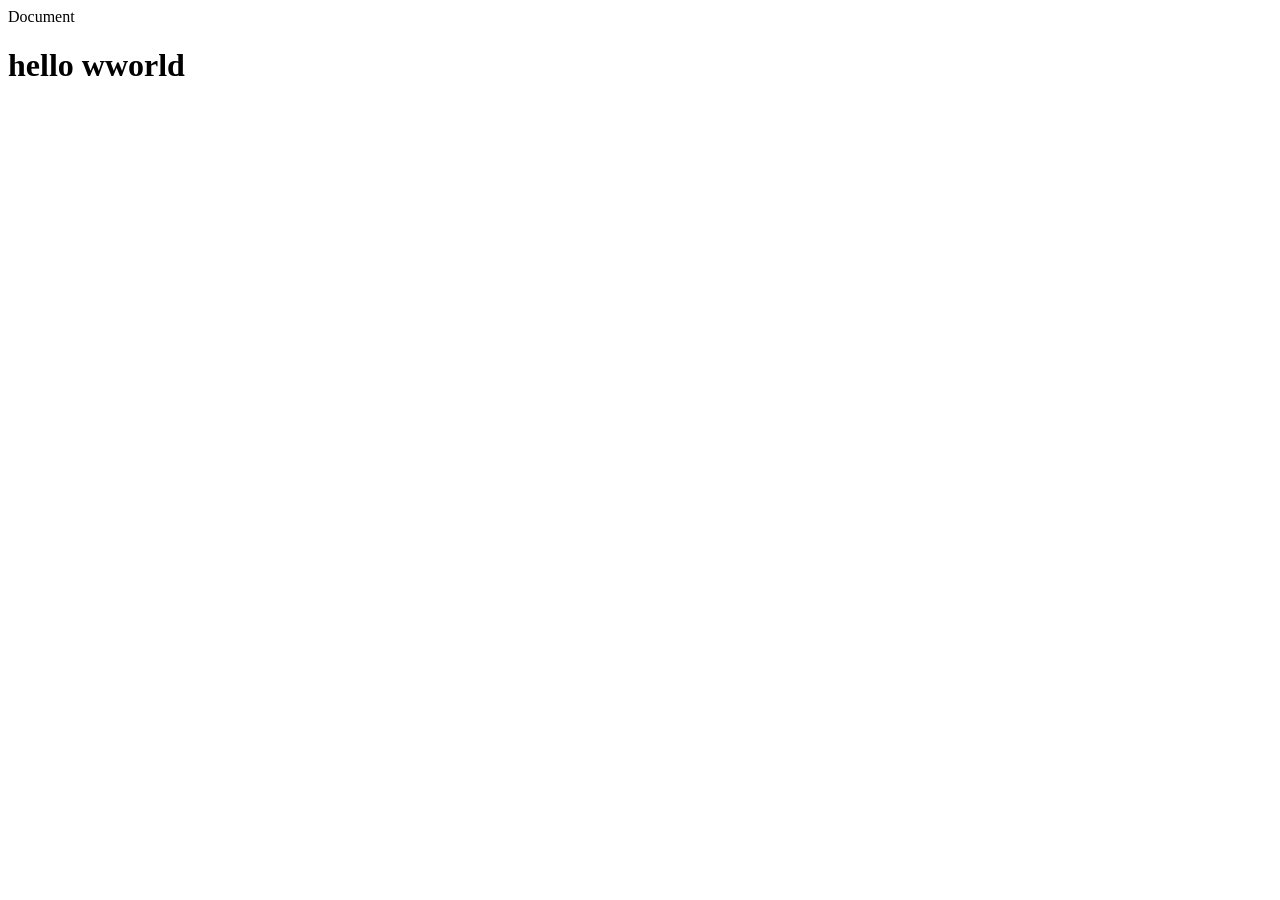
==== index.html @ 8a185291 "hello world" ====
<!DOCTYPE html>
<html lang="en">
    <head>
        <meta charset="UTF-8">
        <meta name="viewport" cont 
        <title>Document</title>
    </head>
    <body>
        <h1>hello wworld</h1>
    </body>
</html>
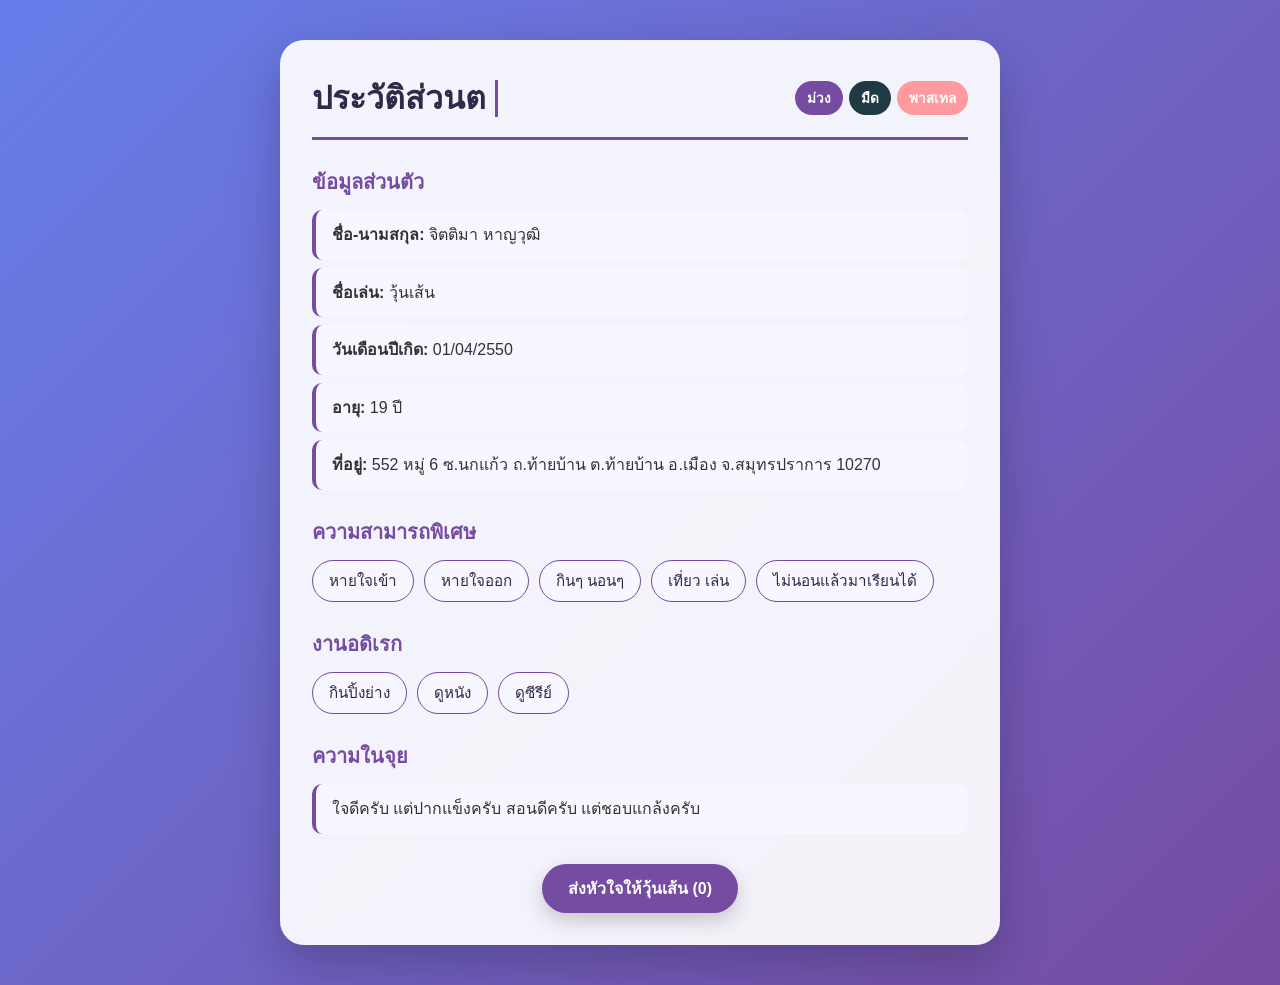
==== commit 08aafcb6: "" ====
--- a/index.html
+++ b/index.html
@@ -1,11 +1,70 @@
+
 <!DOCTYPE html>
-<html lang="en">
-    <head>
-        <meta charset="UTF-8">
-        <meta name="viewport" cont 
-        <title>Document</title>
-    </head>
-    <body>
-        <h1>hello wworld</h1>
-    </body>
-</html>+<html lang="th">
+<head>
+  <meta charset="UTF-8">
+  <meta name="viewport" content="width=device-width, initial-scale=1.0">
+  <title>ประวัติส่วนตัว | วุ้นเส้น</title>
+
+  <!-- เชื่อมต่อไฟล์ CSS -->
+  <link rel="stylesheet" href="style.css">
+</head>
+<body>
+
+  <!-- ฟองอากาศพื้นหลัง -->
+  <div class="bubbles">
+    <span></span><span></span><span></span>
+    <span></span><span></span>
+  </div>
+
+  <div class="container">
+    <div class="top-bar">
+      <h1>
+        <span id="typing-title"></span>
+        <span class="cursor">&nbsp;</span>
+      </h1>
+
+      <div class="theme-buttons">
+        <button class="theme-btn btn-purple" onclick="setTheme('')">ม่วง</button>
+        <button class="theme-btn btn-dark" onclick="setTheme('dark-theme')">มืด</button>
+        <button class="theme-btn btn-pastel" onclick="setTheme('pastel-theme')">พาสเทล</button>
+      </div>
+    </div>
+
+    <h2>ข้อมูลส่วนตัว</h2>
+    <p><strong>ชื่อ-นามสกุล:</strong> จิตติมา หาญวุฒิ</p>
+    <p><strong>ชื่อเล่น:</strong> วุ้นเส้น</p>
+    <p><strong>วันเดือนปีเกิด:</strong> 01/04/2550</p>
+    <p><strong>อายุ:</strong> 19 ปี</p>
+    <p><strong>ที่อยู่:</strong> 552 หมู่ 6 ซ.นกแก้ว ถ.ท้ายบ้าน ต.ท้ายบ้าน อ.เมือง จ.สมุทรปราการ 10270</p>
+
+    <h2>ความสามารถพิเศษ</h2>
+    <div class="tags">
+      <span class="tag">หายใจเข้า</span>
+      <span class="tag">หายใจออก</span>
+      <span class="tag">กินๆ นอนๆ</span>
+      <span class="tag">เที่ยว เล่น</span>
+      <span class="tag">ไม่นอนแล้วมาเรียนได้</span>
+    </div>
+
+    <h2>งานอดิเรก</h2>
+    <div class="tags">
+      <span class="tag">กินปิ้งย่าง</span>
+      <span class="tag">ดูหนัง</span>
+      <span class="tag">ดูซีรีย์</span>
+    </div>
+
+    <h2>ความในจุย</h2>
+    <p>ใจดีครับ แต่ปากแข็งครับ สอนดีครับ แต่ชอบแกล้งครับ</p>
+
+    <div class="footer-action">
+      <button class="like-btn" onclick="addLike()">
+        ส่งหัวใจให้วุ้นเส้น (<span id="like-count">0</span>)
+      </button>
+    </div>
+  </div>
+
+  <!-- เชื่อมต่อไฟล์ JavaScript -->
+  <script src="script.js"></script>
+</body>
+</html>
--- a/style.css
+++ b/style.css
@@ -0,0 +1,296 @@
+
+* {
+  box-sizing: border-box;
+}
+
+:root {
+  --bg-gradient: linear-gradient(135deg, #667eea 0%, #764ba2 50%, #f093fb 100%);
+  --card-bg: rgba(255, 255, 255, 0.92);
+  --text-main: #2d2a4a;
+  --text-sub: #333333;
+  --accent: #764ba2;
+  --box-bg: #f8f7ff;
+  --box-hover: #efeaff;
+}
+
+body.dark-theme {
+  --bg-gradient: linear-gradient(135deg, #0f2027 0%, #203a43 50%, #2c5364 100%);
+  --card-bg: rgba(25, 28, 41, 0.92);
+  --text-main: #f3f0ff;
+  --text-sub: #e0e0e0;
+  --accent: #a78bfa;
+  --box-bg: rgba(255, 255, 255, 0.06);
+  --box-hover: rgba(167, 139, 250, 0.18);
+}
+
+body.pastel-theme {
+  --bg-gradient: linear-gradient(135deg, #ff9a9e 0%, #fecfef 50%, #a1c4fd 100%);
+  --card-bg: rgba(255, 255, 255, 0.93);
+  --text-main: #5c2d50;
+  --text-sub: #444444;
+  --accent: #e05688;
+  --box-bg: #fff5f8;
+  --box-hover: #ffe3ec;
+}
+
+body {
+  margin: 0;
+  padding: 40px 16px;
+  min-height: 100vh;
+  font-family: "Segoe UI", Tahoma, Geneva, Verdana, sans-serif;
+  background: var(--bg-gradient);
+  background-size: 200% 200%;
+  animation: bgMove 10s ease infinite;
+  display: flex;
+  justify-content: center;
+  align-items: flex-start;
+  overflow-x: hidden;
+  position: relative;
+  transition: background 0.5s ease;
+}
+
+@keyframes bgMove {
+  0% { background-position: 0% 50%; }
+  50% { background-position: 100% 50%; }
+  100% { background-position: 0% 50%; }
+}
+
+/* ฟองอากาศพื้นหลัง */
+.bubbles {
+  position: fixed;
+  top: 0;
+  left: 0;
+  width: 100%;
+  height: 100%;
+  z-index: 0;
+  pointer-events: none;
+  overflow: hidden;
+}
+
+.bubbles span {
+  position: absolute;
+  bottom: -100px;
+  background: rgba(255, 255, 255, 0.18);
+  border-radius: 50%;
+  animation: rise 12s infinite ease-in;
+}
+
+.bubbles span:nth-child(1) {
+  width: 40px;
+  height: 40px;
+  left: 10%;
+  animation-duration: 9s;
+}
+
+.bubbles span:nth-child(2) {
+  width: 70px;
+  height: 70px;
+  left: 25%;
+  animation-duration: 13s;
+  animation-delay: 2s;
+}
+
+.bubbles span:nth-child(3) {
+  width: 30px;
+  height: 30px;
+  left: 50%;
+  animation-duration: 8s;
+  animation-delay: 1s;
+}
+
+.bubbles span:nth-child(4) {
+  width: 85px;
+  height: 85px;
+  left: 70%;
+  animation-duration: 15s;
+  animation-delay: 3s;
+}
+
+.bubbles span:nth-child(5) {
+  width: 50px;
+  height: 50px;
+  left: 88%;
+  animation-duration: 11s;
+  animation-delay: 0.5s;
+}
+
+@keyframes rise {
+  0% {
+    transform: translateY(0) scale(1);
+    opacity: 0.6;
+  }
+  100% {
+    transform: translateY(-110vh) scale(1.3);
+    opacity: 0;
+  }
+}
+
+.container {
+  position: relative;
+  z-index: 1;
+  width: 100%;
+  max-width: 720px;
+  background: var(--card-bg);
+  backdrop-filter: blur(12px);
+  border-radius: 24px;
+  padding: 32px;
+  box-shadow: 0 20px 50px rgba(0, 0, 0, 0.22);
+  animation: fadeUp 0.7s ease;
+  transition: background 0.4s ease;
+}
+
+@keyframes fadeUp {
+  from {
+    opacity: 0;
+    transform: translateY(25px);
+  }
+  to {
+    opacity: 1;
+    transform: translateY(0);
+  }
+}
+
+/* แถบปุ่มเปลี่ยนธีม */
+.top-bar {
+  display: flex;
+  justify-content: space-between;
+  align-items: center;
+  flex-wrap: wrap;
+  gap: 10px;
+  border-bottom: 3px solid var(--accent);
+  padding-bottom: 14px;
+  margin-bottom: 20px;
+}
+
+h1 {
+  margin: 0;
+  font-size: 2rem;
+  color: var(--text-main);
+}
+
+.cursor {
+  display: inline-block;
+  width: 3px;
+  background-color: var(--accent);
+  animation: blink 0.8s infinite;
+}
+
+@keyframes blink {
+  0%, 100% { opacity: 1; }
+  50% { opacity: 0; }
+}
+
+.theme-buttons {
+  display: flex;
+  gap: 6px;
+}
+
+.theme-btn {
+  border: none;
+  padding: 6px 12px;
+  border-radius: 20px;
+  font-size: 0.85rem;
+  cursor: pointer;
+  font-weight: 600;
+  transition: transform 0.2s ease, box-shadow 0.2s ease;
+}
+
+.theme-btn:hover {
+  transform: translateY(-2px);
+  box-shadow: 0 4px 10px rgba(0, 0, 0, 0.15);
+}
+
+.btn-purple {
+  background: #764ba2;
+  color: #fff;
+}
+
+.btn-dark {
+  background: #203a43;
+  color: #fff;
+}
+
+.btn-pastel {
+  background: #ff9a9e;
+  color: #fff;
+}
+
+h2 {
+  margin-top: 26px;
+  margin-bottom: 12px;
+  font-size: 1.25rem;
+  color: var(--accent);
+  display: flex;
+  align-items: center;
+  gap: 8px;
+}
+
+p {
+  margin: 8px 0;
+  padding: 12px 16px;
+  background: var(--box-bg);
+  border-left: 4px solid var(--accent);
+  border-radius: 10px;
+  color: var(--text-sub);
+  line-height: 1.6;
+  transition: transform 0.2s ease, box-shadow 0.2s ease, background 0.2s ease;
+}
+
+p:hover {
+  transform: translateX(8px);
+  background: var(--box-hover);
+  box-shadow: 0 6px 16px rgba(0, 0, 0, 0.12);
+}
+
+/* ป้ายแท็ก */
+.tags {
+  display: flex;
+  flex-wrap: wrap;
+  gap: 10px;
+  margin-top: 8px;
+}
+
+.tag {
+  background: var(--box-bg);
+  color: var(--text-main);
+  border: 1.5px solid var(--accent);
+  padding: 8px 16px;
+  border-radius: 50px;
+  font-size: 0.95rem;
+  font-weight: 500;
+  cursor: default;
+  transition: transform 0.25s cubic-bezier(0.34, 1.56, 0.64, 1), background 0.2s ease, color 0.2s ease;
+}
+
+.tag:hover {
+  transform: scale(1.1) rotate(-2deg);
+  background: var(--accent);
+  color: #ffffff;
+}
+
+/* ปุ่มกดถูกใจ */
+.footer-action {
+  margin-top: 30px;
+  text-align: center;
+}
+
+.like-btn {
+  background: var(--accent);
+  color: #fff;
+  border: none;
+  padding: 12px 26px;
+  border-radius: 50px;
+  font-size: 1rem;
+  font-weight: bold;
+  cursor: pointer;
+  box-shadow: 0 8px 20px rgba(0, 0, 0, 0.18);
+  transition: transform 0.15s ease, box-shadow 0.2s ease;
+}
+
+.like-btn:hover {
+  transform: scale(1.06);
+}
+
+.like-btn:active {
+  transform: scale(0.95);
+}
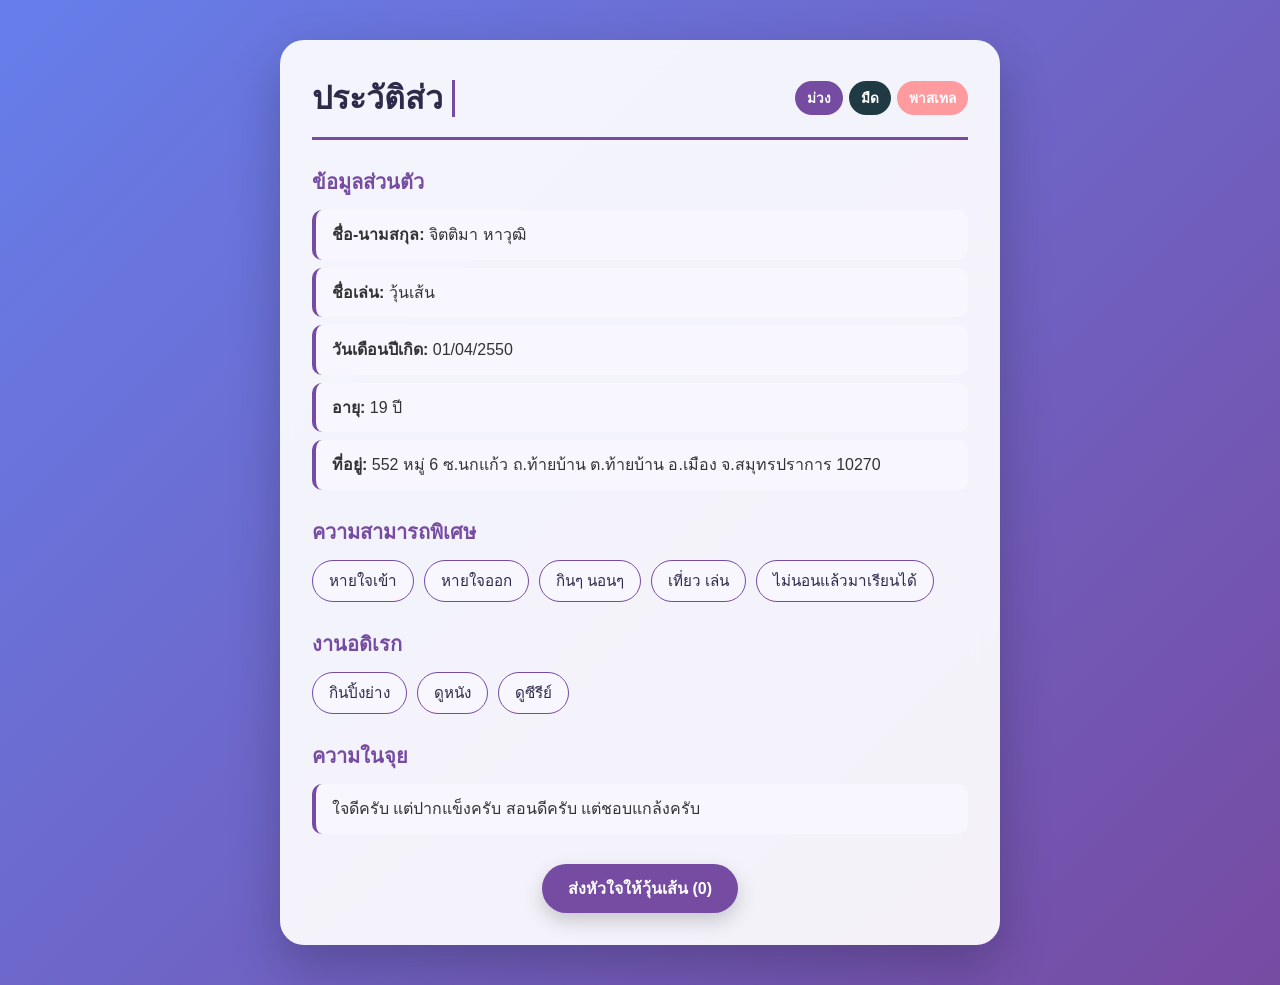
==== commit 9437187f: "" ====
--- a/index.html
+++ b/index.html
@@ -32,7 +32,7 @@
     </div>
 
     <h2>ข้อมูลส่วนตัว</h2>
-    <p><strong>ชื่อ-นามสกุล:</strong> จิตติมา หาญวุฒิ</p>
+    <p><strong>ชื่อ-นามสกุล:</strong> จิตติมา หาวุฒิ</p>
     <p><strong>ชื่อเล่น:</strong> วุ้นเส้น</p>
     <p><strong>วันเดือนปีเกิด:</strong> 01/04/2550</p>
     <p><strong>อายุ:</strong> 19 ปี</p>
